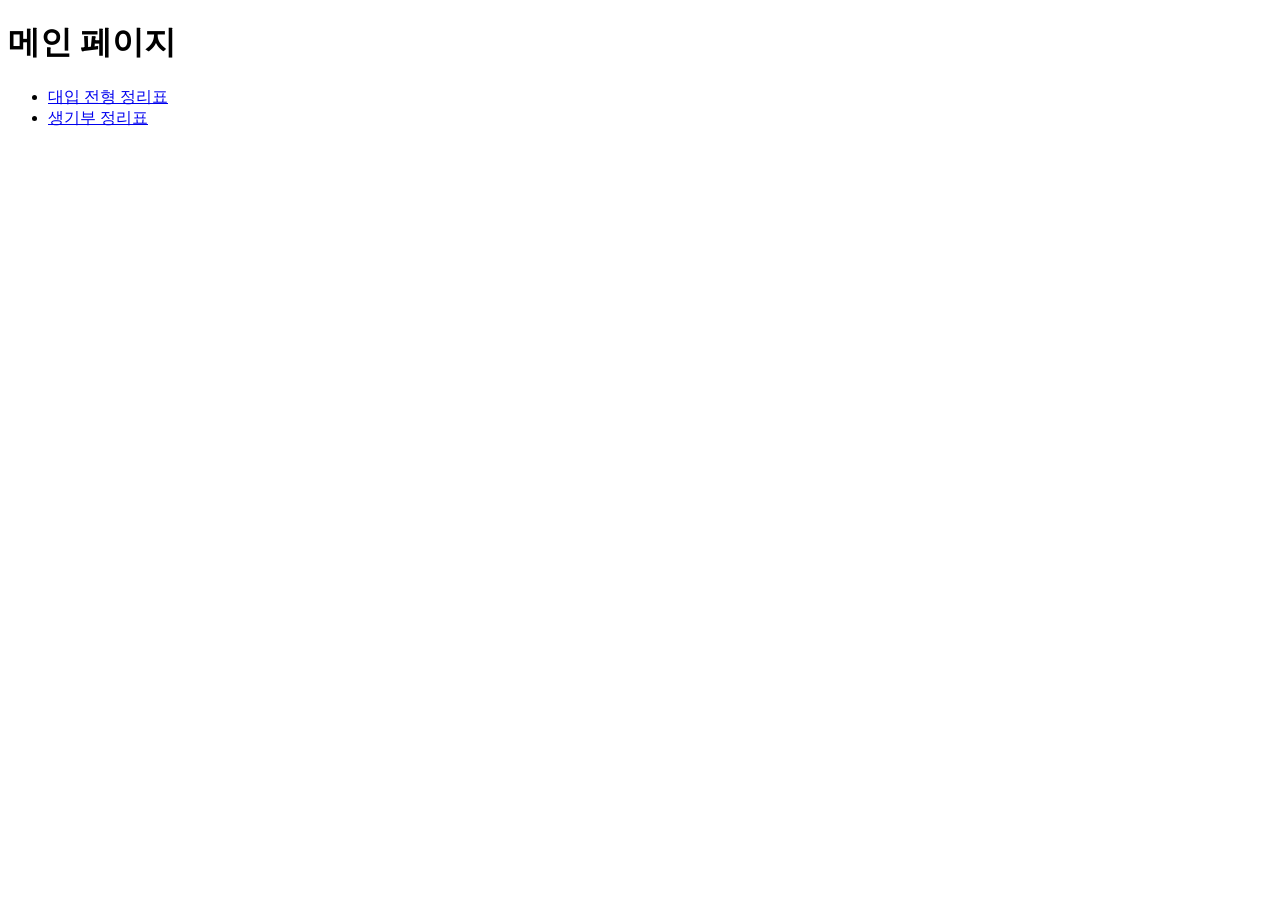
==== index.html @ 5d5519ee "v3" ====
<!DOCTYPE html>
<html lang="ko">
<head><meta charset="UTF-8"><title>내 사이트</title></head>
<body>
  <h1>메인 페이지</h1>
  <ul>
    <li><a href="대입_전형_정리표.html">대입 전형 정리표</a></li>
    <li><a href="생기부_정리표.html">생기부 정리표</a></li>
  </ul>
</body>
</html>
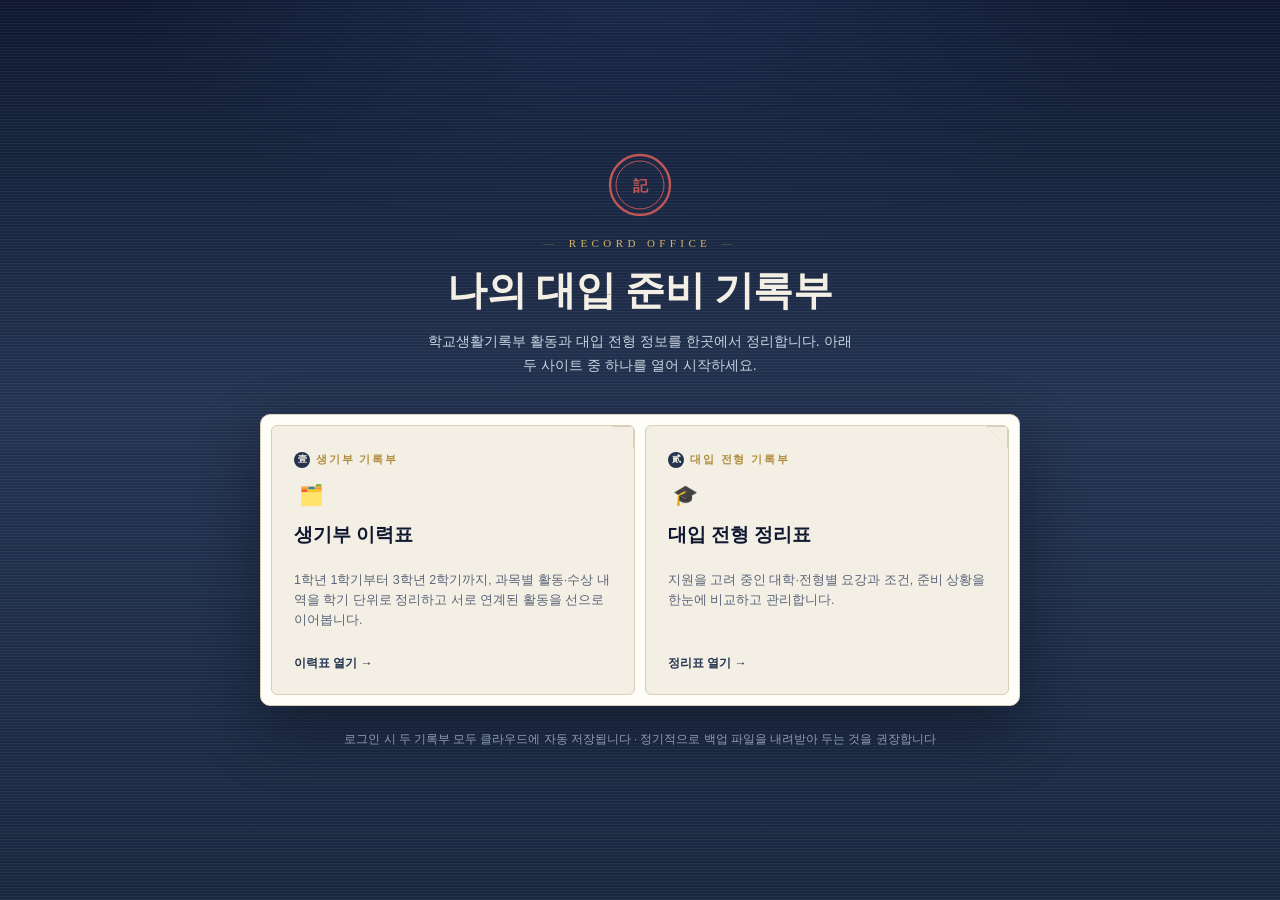
==== commit f76e8f64: "v4" ====
--- a/index.html
+++ b/index.html
@@ -1,11 +1,174 @@
 <!DOCTYPE html>
 <html lang="ko">
-<head><meta charset="UTF-8"><title>내 사이트</title></head>
+<head>
+<meta charset="UTF-8">
+<meta name="viewport" content="width=device-width, initial-scale=1.0">
+<title>나의 대입 준비 기록부</title>
+<style>
+  :root{
+    --paper:#f4efe4; --paper-line:#d9cfb8; --ink:#1e2a3a; --ink-soft:#5a6579;
+    --navy:#233350; --navy-deep:#0f1830; --seal:#9b2c2c; --seal-soft:#c05656;
+    --gold:#b08d3e; --gold-bright:#d4b568; --card:#fffdf7;
+  }
+  *{box-sizing:border-box;}
+  html,body{height:100%;}
+  body{
+    margin:0; min-height:100vh; color:var(--ink);
+    font-family:'Pretendard','Apple SD Gothic Neo','Malgun Gothic',sans-serif;
+    background:
+      radial-gradient(ellipse 900px 600px at 50% -10%, #1c2c4d 0%, transparent 60%),
+      linear-gradient(180deg, var(--navy-deep) 0%, var(--navy) 45%, #1a2740 100%);
+    display:flex; align-items:center; justify-content:center;
+    padding:48px 20px;
+    overflow-x:hidden;
+  }
+  /* 은은한 종이결 텍스처 오버레이 */
+  body::before{
+    content:''; position:fixed; inset:0; pointer-events:none; opacity:.05;
+    background-image:
+      repeating-linear-gradient(0deg, #fff 0 1px, transparent 1px 3px);
+  }
+
+  .wrap{ width:100%; max-width:760px; position:relative; z-index:1; }
+
+  /* ---------- 표지 헤더 ---------- */
+  .cover{
+    text-align:center; color:#f4efe4; margin-bottom:36px;
+    opacity:0; transform:translateY(14px);
+    animation: rise .7s cubic-bezier(.2,.7,.2,1) forwards;
+  }
+  .eyebrow{
+    font-family:'Noto Serif KR',serif; letter-spacing:.4em; font-size:11px;
+    color:var(--gold-bright); text-transform:uppercase; margin-bottom:14px;
+  }
+  .eyebrow::before, .eyebrow::after{ content:'—'; margin:0 10px; color:rgba(212,181,104,.4); }
+
+  h1{
+    font-family:'Noto Serif KR',serif; font-weight:700; margin:0 0 12px;
+    font-size:clamp(28px,5vw,40px); letter-spacing:-.01em;
+  }
+  .cover p{ margin:0; color:#c9d2e0; font-size:14px; line-height:1.7; max-width:440px; margin-inline:auto; }
+
+  /* ---------- 인장(스탬프) 시그니처 요소 ---------- */
+  .seal{
+    width:64px; height:64px; margin:0 auto 20px; position:relative;
+    opacity:0; transform:scale(1.6) rotate(-14deg);
+    animation: stamp .55s .5s cubic-bezier(.34,1.56,.64,1) forwards;
+  }
+  .seal svg{ width:100%; height:100%; }
+
+  /* ---------- 카드 묶음 ---------- */
+  .ledger{
+    background:var(--card); border:1px solid var(--paper-line); border-radius:10px;
+    box-shadow:0 24px 60px rgba(6,10,22,.45), 0 2px 0 rgba(255,255,255,.6) inset;
+    padding:10px; display:grid; gap:10px;
+    opacity:0; transform:translateY(18px);
+    animation: rise .7s .15s cubic-bezier(.2,.7,.2,1) forwards;
+  }
+  @media(min-width:600px){ .ledger{ grid-template-columns:1fr 1fr; } }
+
+  .tab{
+    position:relative; display:flex; flex-direction:column; gap:10px;
+    background:var(--paper); border:1px solid var(--paper-line); border-radius:6px;
+    padding:26px 22px 22px; text-decoration:none; color:var(--ink);
+    overflow:hidden; isolation:isolate;
+    transition:transform .25s cubic-bezier(.2,.7,.2,1), box-shadow .25s;
+  }
+  .tab::before{
+    content:''; position:absolute; inset:0; z-index:-1;
+    background:linear-gradient(160deg, rgba(176,141,62,.14), transparent 55%);
+    opacity:0; transition:opacity .25s;
+  }
+  .tab:hover{ transform:translateY(-4px); box-shadow:0 14px 30px rgba(30,42,58,.16); }
+  .tab:hover::before{ opacity:1; }
+  .tab:hover .go{ transform:translateX(4px); color:var(--seal); }
+  .tab:hover .ic{ transform:scale(1.08) rotate(-3deg); }
+
+  .tab .kicker{
+    font-size:10.5px; letter-spacing:.18em; color:var(--gold); font-weight:700;
+    text-transform:uppercase; display:flex; align-items:center; gap:6px;
+  }
+  .tab .kicker .n{
+    width:16px; height:16px; border-radius:50%; background:var(--navy); color:#f4efe4;
+    display:inline-flex; align-items:center; justify-content:center; font-size:9px; letter-spacing:0;
+  }
+  .ic{
+    width:34px; height:34px; display:flex; align-items:center; justify-content:center;
+    font-size:20px; transition:transform .25s cubic-bezier(.2,.7,.2,1);
+  }
+  .tab h2{
+    font-family:'Noto Serif KR',serif; font-size:19px; margin:0; color:var(--navy-deep);
+  }
+  .tab .desc{ font-size:12.5px; color:var(--ink-soft); line-height:1.6; flex:1; }
+  .go{
+    font-size:12px; font-weight:700; color:var(--navy); display:inline-flex; align-items:center; gap:4px;
+    transition:transform .2s, color .2s; margin-top:2px;
+  }
+
+  /* 봉투처럼 귀퉁이가 살짝 접힌 디테일 */
+  .tab .fold{
+    position:absolute; top:0; right:0; width:0; height:0;
+    border-style:solid; border-width:0 22px 22px 0;
+    border-color:transparent var(--paper-line) transparent transparent;
+  }
+  .tab .fold::after{
+    content:''; position:absolute; top:1px; right:-21px; width:0; height:0;
+    border-style:solid; border-width:0 20px 20px 0;
+    border-color:transparent var(--paper) transparent transparent;
+  }
+
+  footer{
+    text-align:center; margin-top:26px; font-size:11.5px; color:#8f9ab3;
+    opacity:0; animation: rise .7s .3s cubic-bezier(.2,.7,.2,1) forwards;
+  }
+  footer a{ color:#b9c3da; }
+
+  @keyframes rise{ to{ opacity:1; transform:translateY(0); } }
+  @keyframes stamp{ to{ opacity:1; transform:scale(1) rotate(0deg); } }
+
+  @media (prefers-reduced-motion: reduce){
+    .cover, .seal, .ledger, footer{ animation:none; opacity:1; transform:none; }
+  }
+</style>
+</head>
 <body>
-  <h1>메인 페이지</h1>
-  <ul>
-    <li><a href="대입_전형_정리표.html">대입 전형 정리표</a></li>
-    <li><a href="생기부_정리표.html">생기부 정리표</a></li>
-  </ul>
+
+<div class="wrap">
+  <div class="cover">
+    <div class="seal" aria-hidden="true">
+      <svg viewBox="0 0 64 64" xmlns="http://www.w3.org/2000/svg">
+        <circle cx="32" cy="32" r="30" fill="none" stroke="#c05656" stroke-width="2.4"/>
+        <circle cx="32" cy="32" r="24" fill="none" stroke="#c05656" stroke-width="1"/>
+        <text x="32" y="38" text-anchor="middle" font-family="'Noto Serif KR',serif" font-size="15" font-weight="700" fill="#c05656">記</text>
+      </svg>
+    </div>
+    <div class="eyebrow">RECORD OFFICE</div>
+    <h1>나의 대입 준비 기록부</h1>
+    <p>학교생활기록부 활동과 대입 전형 정보를 한곳에서 정리합니다. 아래 두 사이트 중 하나를 열어 시작하세요.</p>
+  </div>
+
+  <nav class="ledger">
+    <a class="tab" href="./생기부_정리표.html">
+      <span class="fold"></span>
+      <span class="kicker"><span class="n">壹</span>생기부 기록부</span>
+      <span class="ic">🗂️</span>
+      <h2>생기부 이력표</h2>
+      <p class="desc">1학년 1학기부터 3학년 2학기까지, 과목별 활동·수상 내역을 학기 단위로 정리하고 서로 연계된 활동을 선으로 이어봅니다.</p>
+      <span class="go">이력표 열기 →</span>
+    </a>
+
+    <a class="tab" href="./대입_전형_정리표.html">
+      <span class="fold"></span>
+      <span class="kicker"><span class="n">貳</span>대입 전형 기록부</span>
+      <span class="ic">🎓</span>
+      <h2>대입 전형 정리표</h2>
+      <p class="desc">지원을 고려 중인 대학·전형별 요강과 조건, 준비 상황을 한눈에 비교하고 관리합니다.</p>
+      <span class="go">정리표 열기 →</span>
+    </a>
+  </nav>
+
+  <footer>로그인 시 두 기록부 모두 클라우드에 자동 저장됩니다 · 정기적으로 백업 파일을 내려받아 두는 것을 권장합니다</footer>
+</div>
+
 </body>
 </html>
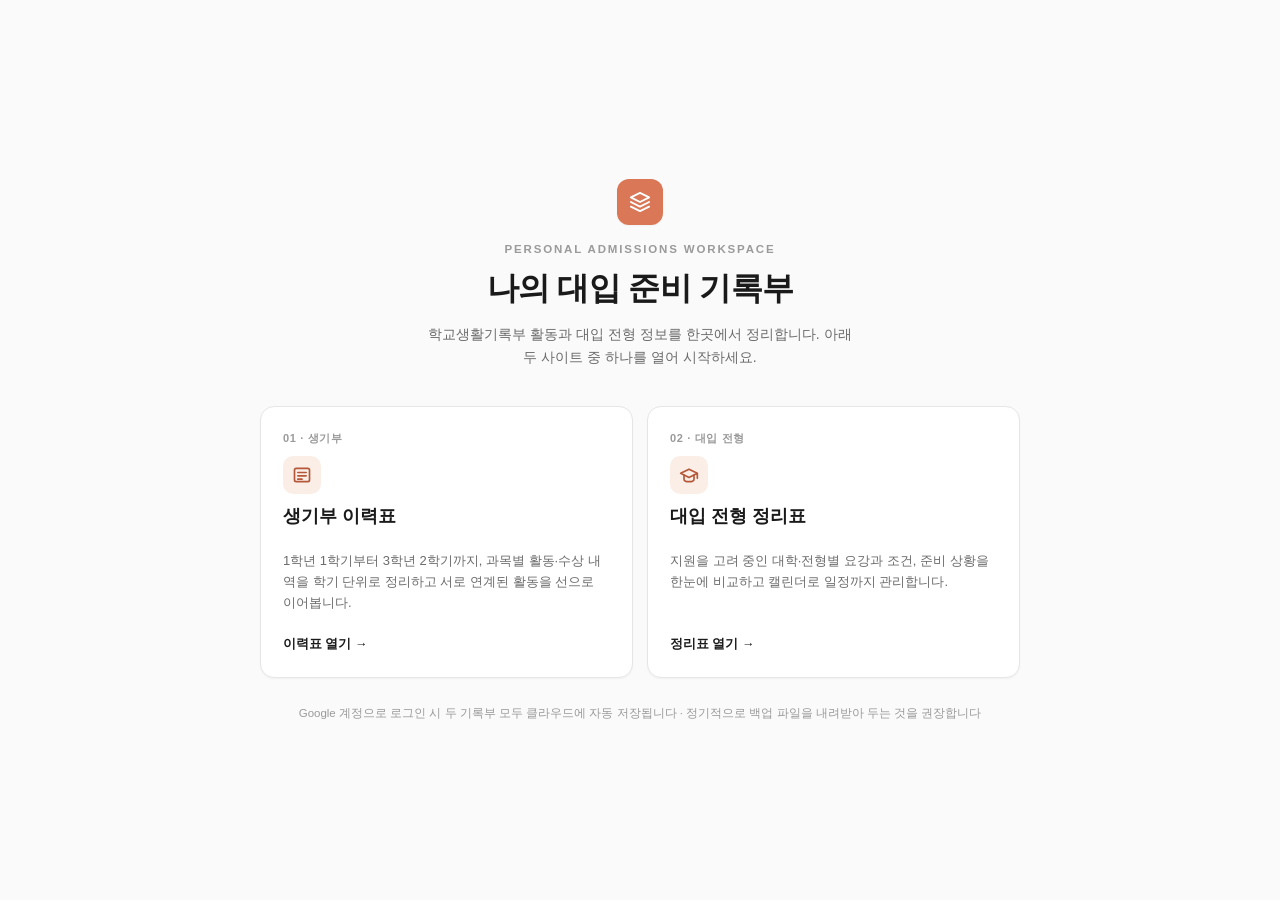
==== commit 2bb0443d: "ver.2.1" ====
--- a/index.html
+++ b/index.html
@@ -6,168 +6,97 @@
 <title>나의 대입 준비 기록부</title>
 <style>
   :root{
-    --paper:#f4efe4; --paper-line:#d9cfb8; --ink:#1e2a3a; --ink-soft:#5a6579;
-    --navy:#233350; --navy-deep:#0f1830; --seal:#9b2c2c; --seal-soft:#c05656;
-    --gold:#b08d3e; --gold-bright:#d4b568; --card:#fffdf7;
+    --bg:#ffffff; --bg-soft:#fafafa; --border:#e6e6e6;
+    --text:#1a1a1a; --text-soft:#6b6b6b; --text-faint:#9a9a9a;
+    --accent:#d97757; --accent-soft:#fbeee7; --accent-deep:#b5583a;
+    --shadow-sm:0 1px 2px rgba(0,0,0,0.04); --shadow-md:0 10px 30px rgba(0,0,0,0.08);
+    font-family:-apple-system, BlinkMacSystemFont, 'Segoe UI', 'Pretendard', 'Apple SD Gothic Neo', 'Malgun Gothic', sans-serif;
   }
   *{box-sizing:border-box;}
   html,body{height:100%;}
   body{
-    margin:0; min-height:100vh; color:var(--ink);
-    font-family:'Pretendard','Apple SD Gothic Neo','Malgun Gothic',sans-serif;
-    background:
-      radial-gradient(ellipse 900px 600px at 50% -10%, #1c2c4d 0%, transparent 60%),
-      linear-gradient(180deg, var(--navy-deep) 0%, var(--navy) 45%, #1a2740 100%);
-    display:flex; align-items:center; justify-content:center;
-    padding:48px 20px;
-    overflow-x:hidden;
+    margin:0; min-height:100vh; color:var(--text); background:var(--bg-soft);
+    display:flex; align-items:center; justify-content:center; padding:48px 20px;
+    -webkit-font-smoothing:antialiased;
   }
-  /* 은은한 종이결 텍스처 오버레이 */
-  body::before{
-    content:''; position:fixed; inset:0; pointer-events:none; opacity:.05;
-    background-image:
-      repeating-linear-gradient(0deg, #fff 0 1px, transparent 1px 3px);
+  .wrap{ width:100%; max-width:760px; }
+
+  .cover{ text-align:center; margin-bottom:36px; }
+  .mark{
+    width:46px; height:46px; border-radius:12px; background:var(--accent);
+    display:flex; align-items:center; justify-content:center; margin:0 auto 18px;
+    box-shadow:var(--shadow-sm);
   }
+  .eyebrow{ font-size:11.5px; letter-spacing:.16em; color:var(--text-faint); text-transform:uppercase; margin-bottom:12px; font-weight:600; }
+  h1{ font-weight:700; margin:0 0 12px; font-size:clamp(24px,4.4vw,32px); letter-spacing:-.02em; color:var(--text); }
+  .cover p{ margin:0; color:var(--text-soft); font-size:14px; line-height:1.7; max-width:440px; margin-inline:auto; }
 
-  .wrap{ width:100%; max-width:760px; position:relative; z-index:1; }
+  .cards{ display:grid; gap:14px; }
+  @media(min-width:600px){ .cards{ grid-template-columns:1fr 1fr; } }
 
-  /* ---------- 표지 헤더 ---------- */
-  .cover{
-    text-align:center; color:#f4efe4; margin-bottom:36px;
-    opacity:0; transform:translateY(14px);
-    animation: rise .7s cubic-bezier(.2,.7,.2,1) forwards;
+  .card{
+    position:relative; display:flex; flex-direction:column; gap:10px;
+    background:#fff; border:1px solid var(--border); border-radius:14px;
+    padding:24px 22px; text-decoration:none; color:var(--text);
+    box-shadow:var(--shadow-sm); transition:transform .18s cubic-bezier(.2,.7,.2,1), box-shadow .18s, border-color .18s;
   }
-  .eyebrow{
-    font-family:'Noto Serif KR',serif; letter-spacing:.4em; font-size:11px;
-    color:var(--gold-bright); text-transform:uppercase; margin-bottom:14px;
+  .card:hover{ transform:translateY(-4px); box-shadow:var(--shadow-md); border-color:#d8d8d8; }
+  .card:hover .go{ transform:translateX(4px); color:var(--accent-deep); }
+  .card:hover .ic{ background:var(--accent); }
+  .card:hover .ic svg{ stroke:#fff; }
+
+  .kicker{ font-size:11px; letter-spacing:.06em; color:var(--text-faint); font-weight:700; text-transform:uppercase; }
+  .ic{
+    width:38px; height:38px; border-radius:10px; background:var(--accent-soft);
+    display:flex; align-items:center; justify-content:center; transition:.18s;
   }
-  .eyebrow::before, .eyebrow::after{ content:'—'; margin:0 10px; color:rgba(212,181,104,.4); }
+  .ic svg{ width:20px; height:20px; stroke:var(--accent-deep); transition:.18s; }
+  .card h2{ font-size:18px; margin:0; font-weight:700; color:var(--text); }
+  .card .desc{ font-size:13px; color:var(--text-soft); line-height:1.6; flex:1; }
+  .go{ font-size:12.5px; font-weight:700; color:var(--text); display:inline-flex; align-items:center; gap:4px; transition:transform .18s, color .18s; }
 
-  h1{
-    font-family:'Noto Serif KR',serif; font-weight:700; margin:0 0 12px;
-    font-size:clamp(28px,5vw,40px); letter-spacing:-.01em;
-  }
-  .cover p{ margin:0; color:#c9d2e0; font-size:14px; line-height:1.7; max-width:440px; margin-inline:auto; }
-
-  /* ---------- 인장(스탬프) 시그니처 요소 ---------- */
-  .seal{
-    width:64px; height:64px; margin:0 auto 20px; position:relative;
-    opacity:0; transform:scale(1.6) rotate(-14deg);
-    animation: stamp .55s .5s cubic-bezier(.34,1.56,.64,1) forwards;
-  }
-  .seal svg{ width:100%; height:100%; }
-
-  /* ---------- 카드 묶음 ---------- */
-  .ledger{
-    background:var(--card); border:1px solid var(--paper-line); border-radius:10px;
-    box-shadow:0 24px 60px rgba(6,10,22,.45), 0 2px 0 rgba(255,255,255,.6) inset;
-    padding:10px; display:grid; gap:10px;
-    opacity:0; transform:translateY(18px);
-    animation: rise .7s .15s cubic-bezier(.2,.7,.2,1) forwards;
-  }
-  @media(min-width:600px){ .ledger{ grid-template-columns:1fr 1fr; } }
-
-  .tab{
-    position:relative; display:flex; flex-direction:column; gap:10px;
-    background:var(--paper); border:1px solid var(--paper-line); border-radius:6px;
-    padding:26px 22px 22px; text-decoration:none; color:var(--ink);
-    overflow:hidden; isolation:isolate;
-    transition:transform .25s cubic-bezier(.2,.7,.2,1), box-shadow .25s;
-  }
-  .tab::before{
-    content:''; position:absolute; inset:0; z-index:-1;
-    background:linear-gradient(160deg, rgba(176,141,62,.14), transparent 55%);
-    opacity:0; transition:opacity .25s;
-  }
-  .tab:hover{ transform:translateY(-4px); box-shadow:0 14px 30px rgba(30,42,58,.16); }
-  .tab:hover::before{ opacity:1; }
-  .tab:hover .go{ transform:translateX(4px); color:var(--seal); }
-  .tab:hover .ic{ transform:scale(1.08) rotate(-3deg); }
-
-  .tab .kicker{
-    font-size:10.5px; letter-spacing:.18em; color:var(--gold); font-weight:700;
-    text-transform:uppercase; display:flex; align-items:center; gap:6px;
-  }
-  .tab .kicker .n{
-    width:16px; height:16px; border-radius:50%; background:var(--navy); color:#f4efe4;
-    display:inline-flex; align-items:center; justify-content:center; font-size:9px; letter-spacing:0;
-  }
-  .ic{
-    width:34px; height:34px; display:flex; align-items:center; justify-content:center;
-    font-size:20px; transition:transform .25s cubic-bezier(.2,.7,.2,1);
-  }
-  .tab h2{
-    font-family:'Noto Serif KR',serif; font-size:19px; margin:0; color:var(--navy-deep);
-  }
-  .tab .desc{ font-size:12.5px; color:var(--ink-soft); line-height:1.6; flex:1; }
-  .go{
-    font-size:12px; font-weight:700; color:var(--navy); display:inline-flex; align-items:center; gap:4px;
-    transition:transform .2s, color .2s; margin-top:2px;
-  }
-
-  /* 봉투처럼 귀퉁이가 살짝 접힌 디테일 */
-  .tab .fold{
-    position:absolute; top:0; right:0; width:0; height:0;
-    border-style:solid; border-width:0 22px 22px 0;
-    border-color:transparent var(--paper-line) transparent transparent;
-  }
-  .tab .fold::after{
-    content:''; position:absolute; top:1px; right:-21px; width:0; height:0;
-    border-style:solid; border-width:0 20px 20px 0;
-    border-color:transparent var(--paper) transparent transparent;
-  }
-
-  footer{
-    text-align:center; margin-top:26px; font-size:11.5px; color:#8f9ab3;
-    opacity:0; animation: rise .7s .3s cubic-bezier(.2,.7,.2,1) forwards;
-  }
-  footer a{ color:#b9c3da; }
-
-  @keyframes rise{ to{ opacity:1; transform:translateY(0); } }
-  @keyframes stamp{ to{ opacity:1; transform:scale(1) rotate(0deg); } }
-
-  @media (prefers-reduced-motion: reduce){
-    .cover, .seal, .ledger, footer{ animation:none; opacity:1; transform:none; }
-  }
+  footer{ text-align:center; margin-top:28px; font-size:11.5px; color:var(--text-faint); }
 </style>
 </head>
 <body>
 
 <div class="wrap">
   <div class="cover">
-    <div class="seal" aria-hidden="true">
-      <svg viewBox="0 0 64 64" xmlns="http://www.w3.org/2000/svg">
-        <circle cx="32" cy="32" r="30" fill="none" stroke="#c05656" stroke-width="2.4"/>
-        <circle cx="32" cy="32" r="24" fill="none" stroke="#c05656" stroke-width="1"/>
-        <text x="32" y="38" text-anchor="middle" font-family="'Noto Serif KR',serif" font-size="15" font-weight="700" fill="#c05656">記</text>
+    <div class="mark">
+      <svg viewBox="0 0 24 24" width="22" height="22" fill="none" stroke="#fff" stroke-width="2" stroke-linecap="round" stroke-linejoin="round">
+        <path d="M12 2 2 7l10 5 10-5-10-5z"></path>
+        <path d="M2 17l10 5 10-5"></path>
+        <path d="M2 12l10 5 10-5"></path>
       </svg>
     </div>
-    <div class="eyebrow">RECORD OFFICE</div>
+    <div class="eyebrow">Personal Admissions Workspace</div>
     <h1>나의 대입 준비 기록부</h1>
     <p>학교생활기록부 활동과 대입 전형 정보를 한곳에서 정리합니다. 아래 두 사이트 중 하나를 열어 시작하세요.</p>
   </div>
 
-  <nav class="ledger">
-    <a class="tab" href="./생기부_정리표.html">
-      <span class="fold"></span>
-      <span class="kicker"><span class="n">壹</span>생기부 기록부</span>
-      <span class="ic">🗂️</span>
+  <div class="cards">
+    <a class="card" href="./생기부_정리표.html">
+      <span class="kicker">01 · 생기부</span>
+      <span class="ic">
+        <svg viewBox="0 0 24 24" fill="none" stroke-width="2" stroke-linecap="round" stroke-linejoin="round"><rect x="3" y="4" width="18" height="16" rx="2"></rect><line x1="7" y1="9" x2="17" y2="9"></line><line x1="7" y1="13" x2="17" y2="13"></line><line x1="7" y1="17" x2="12" y2="17"></line></svg>
+      </span>
       <h2>생기부 이력표</h2>
       <p class="desc">1학년 1학기부터 3학년 2학기까지, 과목별 활동·수상 내역을 학기 단위로 정리하고 서로 연계된 활동을 선으로 이어봅니다.</p>
       <span class="go">이력표 열기 →</span>
     </a>
 
-    <a class="tab" href="./대입_전형_정리표.html">
-      <span class="fold"></span>
-      <span class="kicker"><span class="n">貳</span>대입 전형 기록부</span>
-      <span class="ic">🎓</span>
+    <a class="card" href="./대입_전형_정리표.html">
+      <span class="kicker">02 · 대입 전형</span>
+      <span class="ic">
+        <svg viewBox="0 0 24 24" fill="none" stroke-width="2" stroke-linecap="round" stroke-linejoin="round"><path d="M22 10v6M2 10l10-5 10 5-10 5-10-5z"></path><path d="M6 12v5c0 1.5 2.5 3 6 3s6-1.5 6-3v-5"></path></svg>
+      </span>
       <h2>대입 전형 정리표</h2>
-      <p class="desc">지원을 고려 중인 대학·전형별 요강과 조건, 준비 상황을 한눈에 비교하고 관리합니다.</p>
+      <p class="desc">지원을 고려 중인 대학·전형별 요강과 조건, 준비 상황을 한눈에 비교하고 캘린더로 일정까지 관리합니다.</p>
       <span class="go">정리표 열기 →</span>
     </a>
-  </nav>
+  </div>
 
-  <footer>로그인 시 두 기록부 모두 클라우드에 자동 저장됩니다 · 정기적으로 백업 파일을 내려받아 두는 것을 권장합니다</footer>
+  <footer>Google 계정으로 로그인 시 두 기록부 모두 클라우드에 자동 저장됩니다 · 정기적으로 백업 파일을 내려받아 두는 것을 권장합니다</footer>
 </div>
 
 </body>
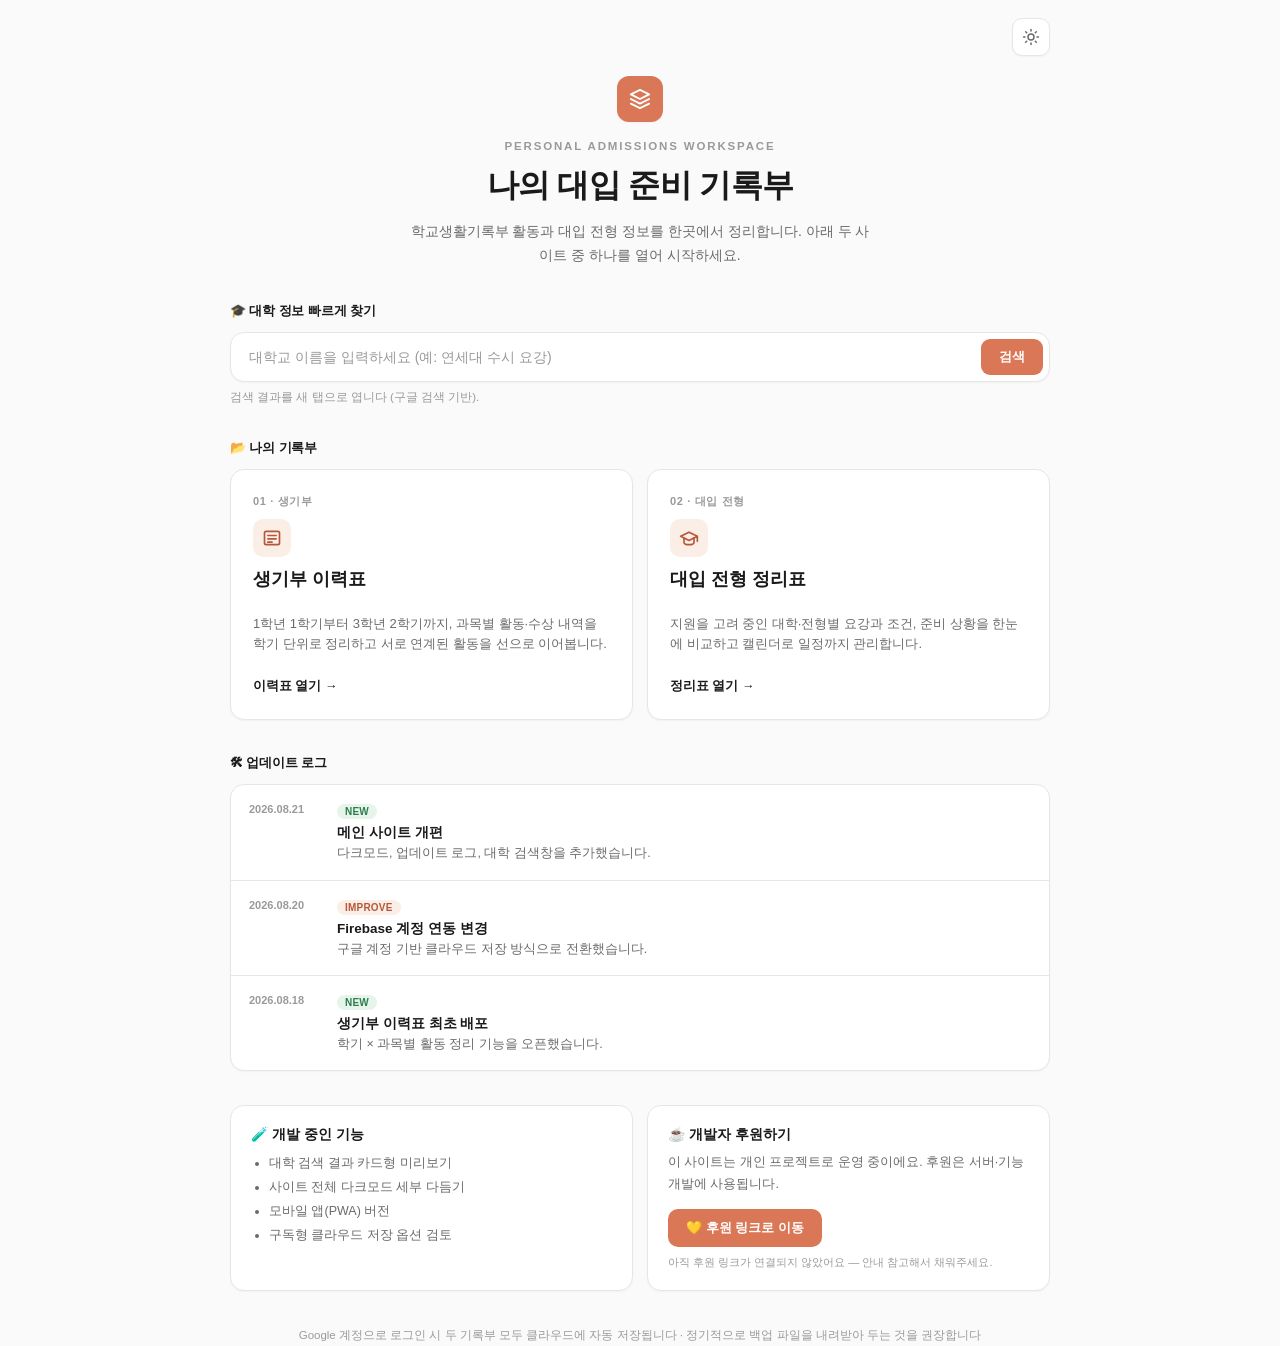
==== commit c12366c3: "ver.2.2(adding dark mode, update log, interact main page)" ====
--- a/index.html
+++ b/index.html
@@ -10,18 +10,39 @@
     --text:#1a1a1a; --text-soft:#6b6b6b; --text-faint:#9a9a9a;
     --accent:#d97757; --accent-soft:#fbeee7; --accent-deep:#b5583a;
     --shadow-sm:0 1px 2px rgba(0,0,0,0.04); --shadow-md:0 10px 30px rgba(0,0,0,0.08);
+    --card-bg:#ffffff;
     font-family:-apple-system, BlinkMacSystemFont, 'Segoe UI', 'Pretendard', 'Apple SD Gothic Neo', 'Malgun Gothic', sans-serif;
+  }
+  /* ===== 다크모드 팔레트 =====
+     html[data-theme="dark"] 가 붙으면 아래 변수들로 전부 교체됩니다.
+     새 색을 추가하고 싶으면 여기 한 곳만 바꾸면 사이트 전체에 반영돼요. */
+  html[data-theme="dark"]{
+    --bg:#17181a; --bg-soft:#1f2023; --border:#302f32;
+    --text:#f0efec; --text-soft:#b4b1ac; --text-faint:#7d7a75;
+    --accent:#e2896a; --accent-soft:#332420; --accent-deep:#f0a184;
+    --shadow-sm:0 1px 2px rgba(0,0,0,0.3); --shadow-md:0 10px 30px rgba(0,0,0,0.45);
+    --card-bg:#1f2023;
   }
   *{box-sizing:border-box;}
   html,body{height:100%;}
+  html{ transition:background .2s; }
   body{
     margin:0; min-height:100vh; color:var(--text); background:var(--bg-soft);
-    display:flex; align-items:center; justify-content:center; padding:48px 20px;
-    -webkit-font-smoothing:antialiased;
-  }
-  .wrap{ width:100%; max-width:760px; }
-
-  .cover{ text-align:center; margin-bottom:36px; }
+    display:flex; flex-direction:column; align-items:center; padding:0 20px 60px;
+    -webkit-font-smoothing:antialiased; transition:background .2s, color .2s;
+  }
+  .wrap{ width:100%; max-width:820px; }
+
+  .utilbar{ display:flex; justify-content:flex-end; gap:8px; padding:18px 0 0; }
+  .icon-btn{
+    width:38px; height:38px; border-radius:10px; border:1px solid var(--border); background:var(--card-bg);
+    display:flex; align-items:center; justify-content:center; cursor:pointer; color:var(--text-soft);
+    transition:.15s; box-shadow:var(--shadow-sm);
+  }
+  .icon-btn:hover{ color:var(--text); border-color:#c9c9c9; transform:translateY(-1px); }
+  .icon-btn svg{ width:18px; height:18px; }
+
+  .cover{ text-align:center; margin:20px 0 34px; opacity:0; transform:translateY(8px); animation:fadeUp .5s ease forwards; }
   .mark{
     width:46px; height:46px; border-radius:12px; background:var(--accent);
     display:flex; align-items:center; justify-content:center; margin:0 auto 18px;
@@ -29,14 +50,38 @@
   }
   .eyebrow{ font-size:11.5px; letter-spacing:.16em; color:var(--text-faint); text-transform:uppercase; margin-bottom:12px; font-weight:600; }
   h1{ font-weight:700; margin:0 0 12px; font-size:clamp(24px,4.4vw,32px); letter-spacing:-.02em; color:var(--text); }
-  .cover p{ margin:0; color:var(--text-soft); font-size:14px; line-height:1.7; max-width:440px; margin-inline:auto; }
+  .cover p{ margin:0; color:var(--text-soft); font-size:14px; line-height:1.7; max-width:460px; margin-inline:auto; }
+
+  @keyframes fadeUp{ to{ opacity:1; transform:translateY(0); } }
+
+  .section{ margin-bottom:34px; opacity:0; transform:translateY(10px); animation:fadeUp .5s ease forwards; }
+  .section-head{ display:flex; align-items:baseline; justify-content:space-between; margin-bottom:12px; }
+  .section-head h3{ font-size:13px; margin:0; font-weight:700; color:var(--text); letter-spacing:-.01em; }
+  .section-head .more{ font-size:12px; color:var(--text-faint); }
+
+  .search-box{
+    display:flex; gap:8px; background:var(--card-bg); border:1px solid var(--border); border-radius:14px;
+    padding:6px; box-shadow:var(--shadow-sm); transition:border-color .15s, box-shadow .15s;
+  }
+  .search-box:focus-within{ border-color:var(--accent); box-shadow:0 0 0 3px var(--accent-soft); }
+  .search-box input{
+    flex:1; border:none; outline:none; background:transparent; color:var(--text); font-size:14px;
+    padding:10px 12px; font-family:inherit;
+  }
+  .search-box input::placeholder{ color:var(--text-faint); }
+  .search-box button{
+    border:none; background:var(--accent); color:#fff; font-weight:600; font-size:13px;
+    border-radius:9px; padding:0 18px; cursor:pointer; transition:.15s; font-family:inherit;
+  }
+  .search-box button:hover{ background:var(--accent-deep); }
+  .search-hint{ font-size:11.5px; color:var(--text-faint); margin-top:8px; }
 
   .cards{ display:grid; gap:14px; }
   @media(min-width:600px){ .cards{ grid-template-columns:1fr 1fr; } }
 
   .card{
     position:relative; display:flex; flex-direction:column; gap:10px;
-    background:#fff; border:1px solid var(--border); border-radius:14px;
+    background:var(--card-bg); border:1px solid var(--border); border-radius:14px;
     padding:24px 22px; text-decoration:none; color:var(--text);
     box-shadow:var(--shadow-sm); transition:transform .18s cubic-bezier(.2,.7,.2,1), box-shadow .18s, border-color .18s;
   }
@@ -55,12 +100,51 @@
   .card .desc{ font-size:13px; color:var(--text-soft); line-height:1.6; flex:1; }
   .go{ font-size:12.5px; font-weight:700; color:var(--text); display:inline-flex; align-items:center; gap:4px; transition:transform .18s, color .18s; }
 
-  footer{ text-align:center; margin-top:28px; font-size:11.5px; color:var(--text-faint); }
+  .log-list{ display:flex; flex-direction:column; gap:0; background:var(--card-bg); border:1px solid var(--border); border-radius:14px; box-shadow:var(--shadow-sm); overflow:hidden; }
+  .log-item{ display:flex; gap:14px; padding:16px 18px; border-bottom:1px solid var(--border); }
+  .log-item:last-child{ border-bottom:none; }
+  .log-date{ font-size:11px; color:var(--text-faint); white-space:nowrap; min-width:74px; padding-top:2px; font-weight:600; }
+  .log-body{ flex:1; }
+  .log-tag{
+    display:inline-block; font-size:10px; font-weight:700; padding:2px 8px; border-radius:10px;
+    margin-bottom:5px; letter-spacing:.02em;
+  }
+  .log-tag.new{ background:#e6f4ea; color:#2e7d4f; }
+  .log-tag.fix{ background:#fdeceb; color:#b5583a; }
+  .log-tag.improve{ background:var(--accent-soft); color:var(--accent-deep); }
+  html[data-theme="dark"] .log-tag.new{ background:#1c3226; color:#7fd9a0; }
+  html[data-theme="dark"] .log-tag.fix{ background:#3a2422; color:#f2a094; }
+  .log-title{ font-size:13.5px; font-weight:600; color:var(--text); margin-bottom:2px; }
+  .log-desc{ font-size:12.5px; color:var(--text-soft); line-height:1.55; }
+
+  .split{ display:grid; gap:14px; }
+  @media(min-width:600px){ .split{ grid-template-columns:1fr 1fr; } }
+  .panel{ background:var(--card-bg); border:1px solid var(--border); border-radius:14px; padding:20px; box-shadow:var(--shadow-sm); }
+  .panel h4{ margin:0 0 8px; font-size:14px; font-weight:700; display:flex; align-items:center; gap:7px; }
+  .panel ul{ margin:0; padding-left:18px; font-size:12.5px; color:var(--text-soft); line-height:1.9; }
+  .panel p{ font-size:12.5px; color:var(--text-soft); line-height:1.7; margin:0 0 14px; }
+  .donate-btn{
+    display:inline-flex; align-items:center; gap:8px; background:var(--accent); color:#fff; text-decoration:none;
+    font-size:13px; font-weight:700; padding:10px 18px; border-radius:10px; transition:.15s;
+  }
+  .donate-btn:hover{ background:var(--accent-deep); }
+  .donate-note{ font-size:11px; color:var(--text-faint); margin-top:8px; }
+
+  footer{ text-align:center; margin-top:10px; font-size:11.5px; color:var(--text-faint); line-height:1.8; }
+
+  .d1{animation-delay:.05s;} .d2{animation-delay:.12s;} .d3{animation-delay:.19s;} .d4{animation-delay:.26s;} .d5{animation-delay:.33s;}
 </style>
 </head>
 <body>
 
 <div class="wrap">
+
+  <div class="utilbar">
+    <button class="icon-btn" id="themeToggle" title="다크모드 전환" aria-label="다크모드 전환">
+      <svg id="themeIcon" viewBox="0 0 24 24" fill="none" stroke="currentColor" stroke-width="2" stroke-linecap="round" stroke-linejoin="round"><circle cx="12" cy="12" r="4"></circle><path d="M12 2v2M12 20v2M4.9 4.9l1.4 1.4M17.7 17.7l1.4 1.4M2 12h2M20 12h2M4.9 19.1l1.4-1.4M17.7 6.3l1.4-1.4"></path></svg>
+    </button>
+  </div>
+
   <div class="cover">
     <div class="mark">
       <svg viewBox="0 0 24 24" width="22" height="22" fill="none" stroke="#fff" stroke-width="2" stroke-linecap="round" stroke-linejoin="round">
@@ -74,30 +158,119 @@
     <p>학교생활기록부 활동과 대입 전형 정보를 한곳에서 정리합니다. 아래 두 사이트 중 하나를 열어 시작하세요.</p>
   </div>
 
-  <div class="cards">
-    <a class="card" href="./생기부_정리표.html">
-      <span class="kicker">01 · 생기부</span>
-      <span class="ic">
-        <svg viewBox="0 0 24 24" fill="none" stroke-width="2" stroke-linecap="round" stroke-linejoin="round"><rect x="3" y="4" width="18" height="16" rx="2"></rect><line x1="7" y1="9" x2="17" y2="9"></line><line x1="7" y1="13" x2="17" y2="13"></line><line x1="7" y1="17" x2="12" y2="17"></line></svg>
-      </span>
-      <h2>생기부 이력표</h2>
-      <p class="desc">1학년 1학기부터 3학년 2학기까지, 과목별 활동·수상 내역을 학기 단위로 정리하고 서로 연계된 활동을 선으로 이어봅니다.</p>
-      <span class="go">이력표 열기 →</span>
-    </a>
-
-    <a class="card" href="./대입_전형_정리표.html">
-      <span class="kicker">02 · 대입 전형</span>
-      <span class="ic">
-        <svg viewBox="0 0 24 24" fill="none" stroke-width="2" stroke-linecap="round" stroke-linejoin="round"><path d="M22 10v6M2 10l10-5 10 5-10 5-10-5z"></path><path d="M6 12v5c0 1.5 2.5 3 6 3s6-1.5 6-3v-5"></path></svg>
-      </span>
-      <h2>대입 전형 정리표</h2>
-      <p class="desc">지원을 고려 중인 대학·전형별 요강과 조건, 준비 상황을 한눈에 비교하고 캘린더로 일정까지 관리합니다.</p>
-      <span class="go">정리표 열기 →</span>
-    </a>
+  <div class="section d1">
+    <div class="section-head"><h3>🎓 대학 정보 빠르게 찾기</h3></div>
+    <form class="search-box" id="uniSearchForm">
+      <input type="text" id="uniSearchInput" placeholder="대학교 이름을 입력하세요 (예: 연세대 수시 요강)" autocomplete="off">
+      <button type="submit">검색</button>
+    </form>
+    <div class="search-hint">검색 결과를 새 탭으로 엽니다 (구글 검색 기반).</div>
+  </div>
+
+  <div class="section d2">
+    <div class="section-head"><h3>📂 나의 기록부</h3></div>
+    <div class="cards">
+      <a class="card" href="./생기부_정리표.html">
+        <span class="kicker">01 · 생기부</span>
+        <span class="ic">
+          <svg viewBox="0 0 24 24" fill="none" stroke-width="2" stroke-linecap="round" stroke-linejoin="round"><rect x="3" y="4" width="18" height="16" rx="2"></rect><line x1="7" y1="9" x2="17" y2="9"></line><line x1="7" y1="13" x2="17" y2="13"></line><line x1="7" y1="17" x2="12" y2="17"></line></svg>
+        </span>
+        <h2>생기부 이력표</h2>
+        <p class="desc">1학년 1학기부터 3학년 2학기까지, 과목별 활동·수상 내역을 학기 단위로 정리하고 서로 연계된 활동을 선으로 이어봅니다.</p>
+        <span class="go">이력표 열기 →</span>
+      </a>
+
+      <a class="card" href="./대입_전형_정리표.html">
+        <span class="kicker">02 · 대입 전형</span>
+        <span class="ic">
+          <svg viewBox="0 0 24 24" fill="none" stroke-width="2" stroke-linecap="round" stroke-linejoin="round"><path d="M22 10v6M2 10l10-5 10 5-10 5-10-5z"></path><path d="M6 12v5c0 1.5 2.5 3 6 3s6-1.5 6-3v-5"></path></svg>
+        </span>
+        <h2>대입 전형 정리표</h2>
+        <p class="desc">지원을 고려 중인 대학·전형별 요강과 조건, 준비 상황을 한눈에 비교하고 캘린더로 일정까지 관리합니다.</p>
+        <span class="go">정리표 열기 →</span>
+      </a>
+    </div>
+  </div>
+
+  <div class="section d3">
+    <div class="section-head"><h3>🛠 업데이트 로그</h3></div>
+    <div class="log-list" id="logList"></div>
+  </div>
+
+  <div class="section d4">
+    <div class="split">
+      <div class="panel">
+        <h4>🧪 개발 중인 기능</h4>
+        <ul>
+          <li>대학 검색 결과 카드형 미리보기</li>
+          <li>사이트 전체 다크모드 세부 다듬기</li>
+          <li>모바일 앱(PWA) 버전</li>
+          <li>구독형 클라우드 저장 옵션 검토</li>
+        </ul>
+      </div>
+      <div class="panel">
+        <h4>☕ 개발자 후원하기</h4>
+        <p>이 사이트는 개인 프로젝트로 운영 중이에요. 후원은 서버·기능 개발에 사용됩니다.</p>
+        <a class="donate-btn" href="#" id="donateLink" target="_blank" rel="noopener">💛 후원 링크로 이동</a>
+        <div class="donate-note">아직 후원 링크가 연결되지 않았어요 — 안내 참고해서 채워주세요.</div>
+      </div>
+    </div>
   </div>
 
   <footer>Google 계정으로 로그인 시 두 기록부 모두 클라우드에 자동 저장됩니다 · 정기적으로 백업 파일을 내려받아 두는 것을 권장합니다</footer>
 </div>
 
+<script>
+(function initTheme(){
+  const saved = localStorage.getItem('site_theme');
+  const prefersDark = window.matchMedia && window.matchMedia('(prefers-color-scheme: dark)').matches;
+  const theme = saved || (prefersDark ? 'dark' : 'light');
+  document.documentElement.setAttribute('data-theme', theme);
+})();
+
+document.getElementById('themeToggle').addEventListener('click', function(){
+  const html = document.documentElement;
+  const next = html.getAttribute('data-theme') === 'dark' ? 'light' : 'dark';
+  html.setAttribute('data-theme', next);
+  localStorage.setItem('site_theme', next);
+});
+
+const CHANGELOG = [
+  { date:'2026.08.21', tag:'new', title:'메인 사이트 개편', desc:'다크모드, 업데이트 로그, 대학 검색창을 추가했습니다.' },
+  { date:'2026.08.20', tag:'improve', title:'Firebase 계정 연동 변경', desc:'구글 계정 기반 클라우드 저장 방식으로 전환했습니다.' },
+  { date:'2026.08.18', tag:'new', title:'생기부 이력표 최초 배포', desc:'학기 × 과목별 활동 정리 기능을 오픈했습니다.' },
+];
+
+const logList = document.getElementById('logList');
+const tagLabel = { new:'NEW', improve:'IMPROVE', fix:'FIX' };
+CHANGELOG.forEach(item=>{
+  const el = document.createElement('div');
+  el.className = 'log-item';
+  el.innerHTML = `
+    <div class="log-date">${item.date}</div>
+    <div class="log-body">
+      <span class="log-tag ${item.tag}">${tagLabel[item.tag] || item.tag}</span>
+      <div class="log-title">${item.title}</div>
+      <div class="log-desc">${item.desc}</div>
+    </div>`;
+  logList.appendChild(el);
+});
+
+document.getElementById('uniSearchForm').addEventListener('submit', function(e){
+  e.preventDefault();
+  const q = document.getElementById('uniSearchInput').value.trim();
+  if(!q) return;
+  const url = 'https://www.google.com/search?q=' + encodeURIComponent(q + ' 입학처 수시 요강');
+  window.open(url, '_blank', 'noopener');
+});
+
+document.getElementById('donateLink').addEventListener('click', function(e){
+  if(this.getAttribute('href') === '#'){
+    e.preventDefault();
+    alert('후원 링크가 아직 연결되지 않았어요.\n토스아이디, 카카오페이 송금 링크, Buy Me a Coffee 중 하나를 만든 뒤\nindex.html의 donateLink href 값을 바꿔주세요.');
+  }
+});
+</script>
+
 </body>
 </html>
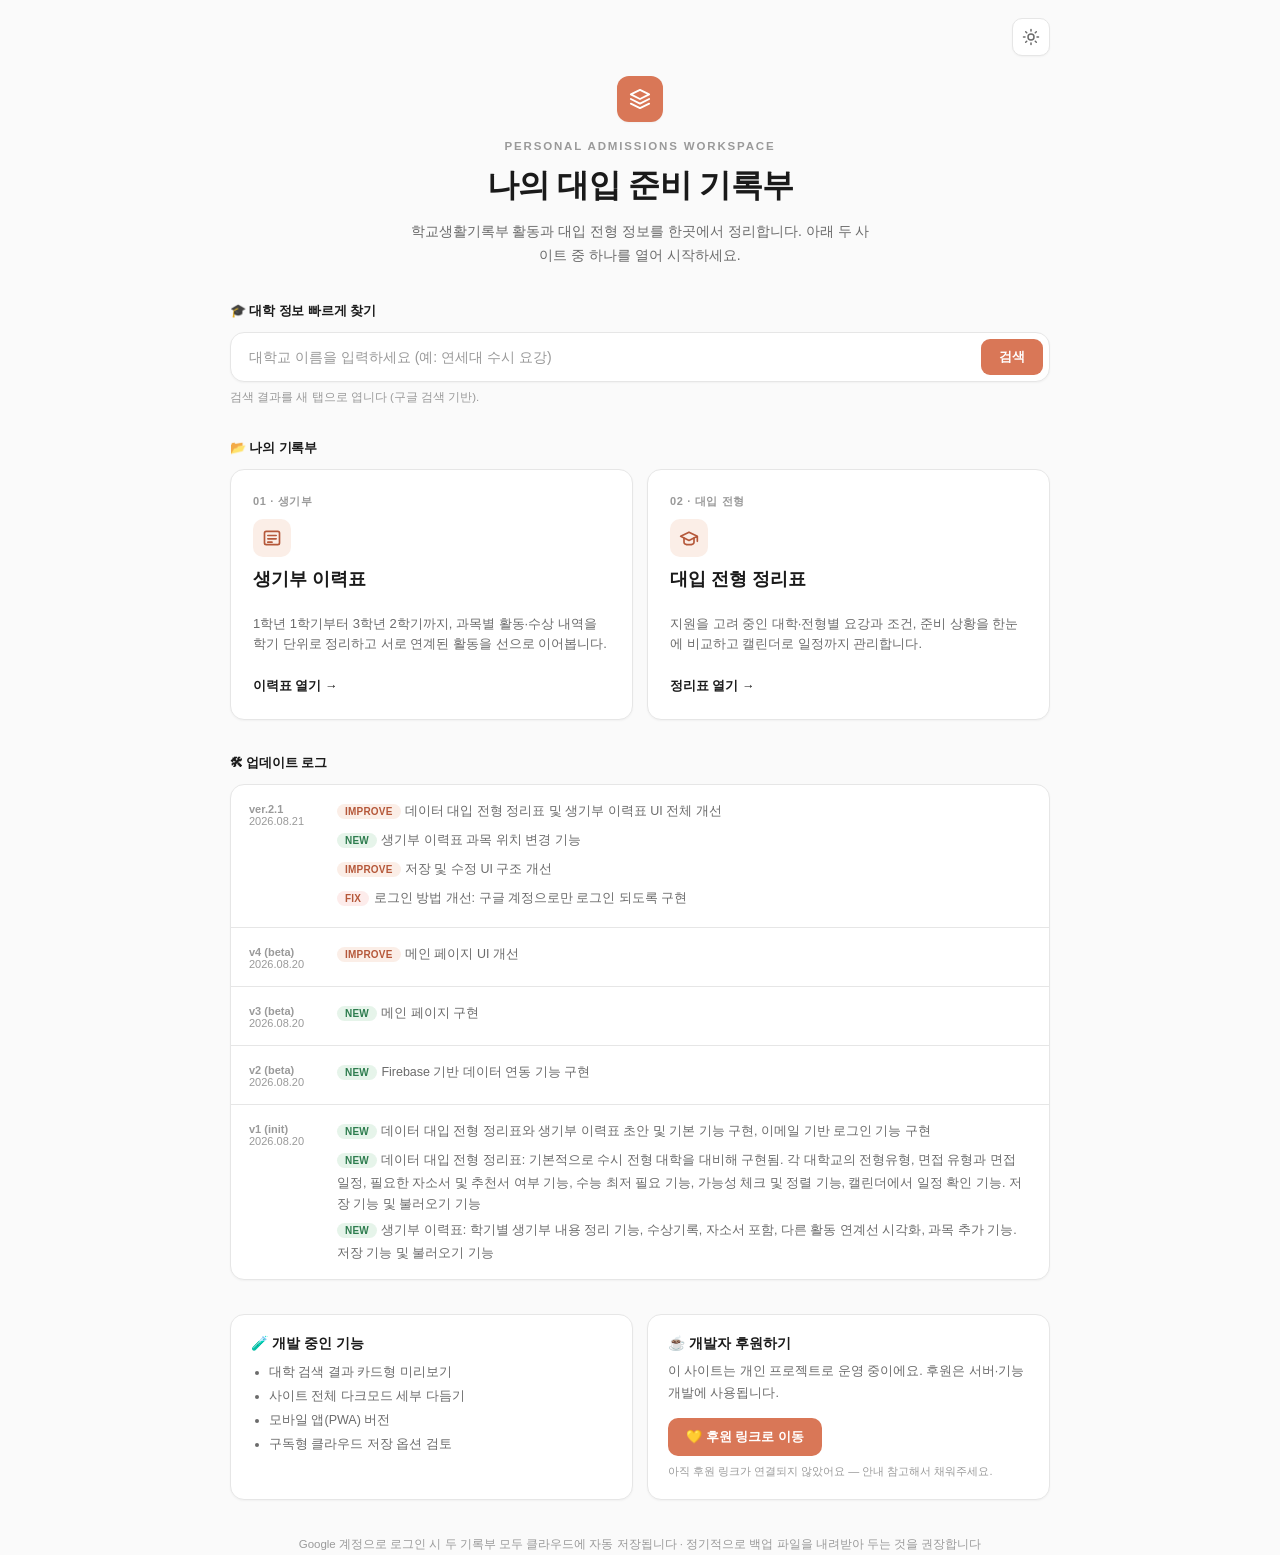
==== commit f603aa79: "ver.2.3.(log list fix)" ====
--- a/index.html
+++ b/index.html
@@ -236,22 +236,64 @@
 });
 
 const CHANGELOG = [
-  { date:'2026.08.21', tag:'new', title:'메인 사이트 개편', desc:'다크모드, 업데이트 로그, 대학 검색창을 추가했습니다.' },
-  { date:'2026.08.20', tag:'improve', title:'Firebase 계정 연동 변경', desc:'구글 계정 기반 클라우드 저장 방식으로 전환했습니다.' },
-  { date:'2026.08.18', tag:'new', title:'생기부 이력표 최초 배포', desc:'학기 × 과목별 활동 정리 기능을 오픈했습니다.' },
+  {
+    version: 'ver.2.1',
+    date: '2026.08.21',
+    items: [
+      { text: '데이터 대입 전형 정리표 및 생기부 이력표 UI 전체 개선', tag: 'improve' },
+      { text: '생기부 이력표 과목 위치 변경 기능', tag: 'new' },
+      { text: '저장 및 수정 UI 구조 개선', tag: 'improve' },
+      { text: '로그인 방법 개선: 구글 계정으로만 로그인 되도록 구현', tag: 'fix' }
+    ]
+  },
+  {
+    version: 'v4 (beta)',
+    date: '2026.08.20',
+    items: [
+      { text: '메인 페이지 UI 개선', tag: 'improve' }
+    ]
+  },
+  {
+    version: 'v3 (beta)',
+    date: '2026.08.20',
+    items: [
+      { text: '메인 페이지 구현', tag: 'new' }
+    ]
+  },
+  {
+    version: 'v2 (beta)',
+    date: '2026.08.20',
+    items: [
+      { text: 'Firebase 기반 데이터 연동 기능 구현', tag: 'new' }
+    ]
+  },
+  {
+    version: 'v1 (init)',
+    date: '2026.08.20',
+    items: [
+      { text: '데이터 대입 전형 정리표와 생기부 이력표 초안 및 기본 기능 구현, 이메일 기반 로그인 기능 구현', tag: 'new' },
+      { text: '데이터 대입 전형 정리표: 기본적으로 수시 전형 대학을 대비해 구현됨. 각 대학교의 전형유형, 면접 유형과 면접 일정, 필요한 자소서 및 추천서 여부 기능, 수능 최저 필요 기능, 가능성 체크 및 정렬 기능, 캘린더에서 일정 확인 기능. 저장 기능 및 불러오기 기능', tag: 'new' },
+      { text: '생기부 이력표: 학기별 생기부 내용 정리 기능, 수상기록, 자소서 포함, 다른 활동 연계선 시각화, 과목 추가 기능. 저장 기능 및 불러오기 기능', tag: 'new' }
+    ]
+  }
 ];
 
 const logList = document.getElementById('logList');
 const tagLabel = { new:'NEW', improve:'IMPROVE', fix:'FIX' };
-CHANGELOG.forEach(item=>{
+CHANGELOG.forEach(group=>{
   const el = document.createElement('div');
   el.className = 'log-item';
   el.innerHTML = `
-    <div class="log-date">${item.date}</div>
+    <div class="log-date">${group.version}<br><span style="font-weight:400;">${group.date}</span></div>
     <div class="log-body">
-      <span class="log-tag ${item.tag}">${tagLabel[item.tag] || item.tag}</span>
-      <div class="log-title">${item.title}</div>
-      <div class="log-desc">${item.desc}</div>
+      <ul style="margin:0; padding-left:16px; display:flex; flex-direction:column; gap:6px; list-style:none; padding-left:0;">
+        ${group.items.map(i => `
+          <li>
+            <span class="log-tag ${i.tag}">${tagLabel[i.tag] || i.tag}</span>
+            <span class="log-desc" style="display:inline;">${i.text}</span>
+          </li>
+        `).join('')}
+      </ul>
     </div>`;
   logList.appendChild(el);
 });
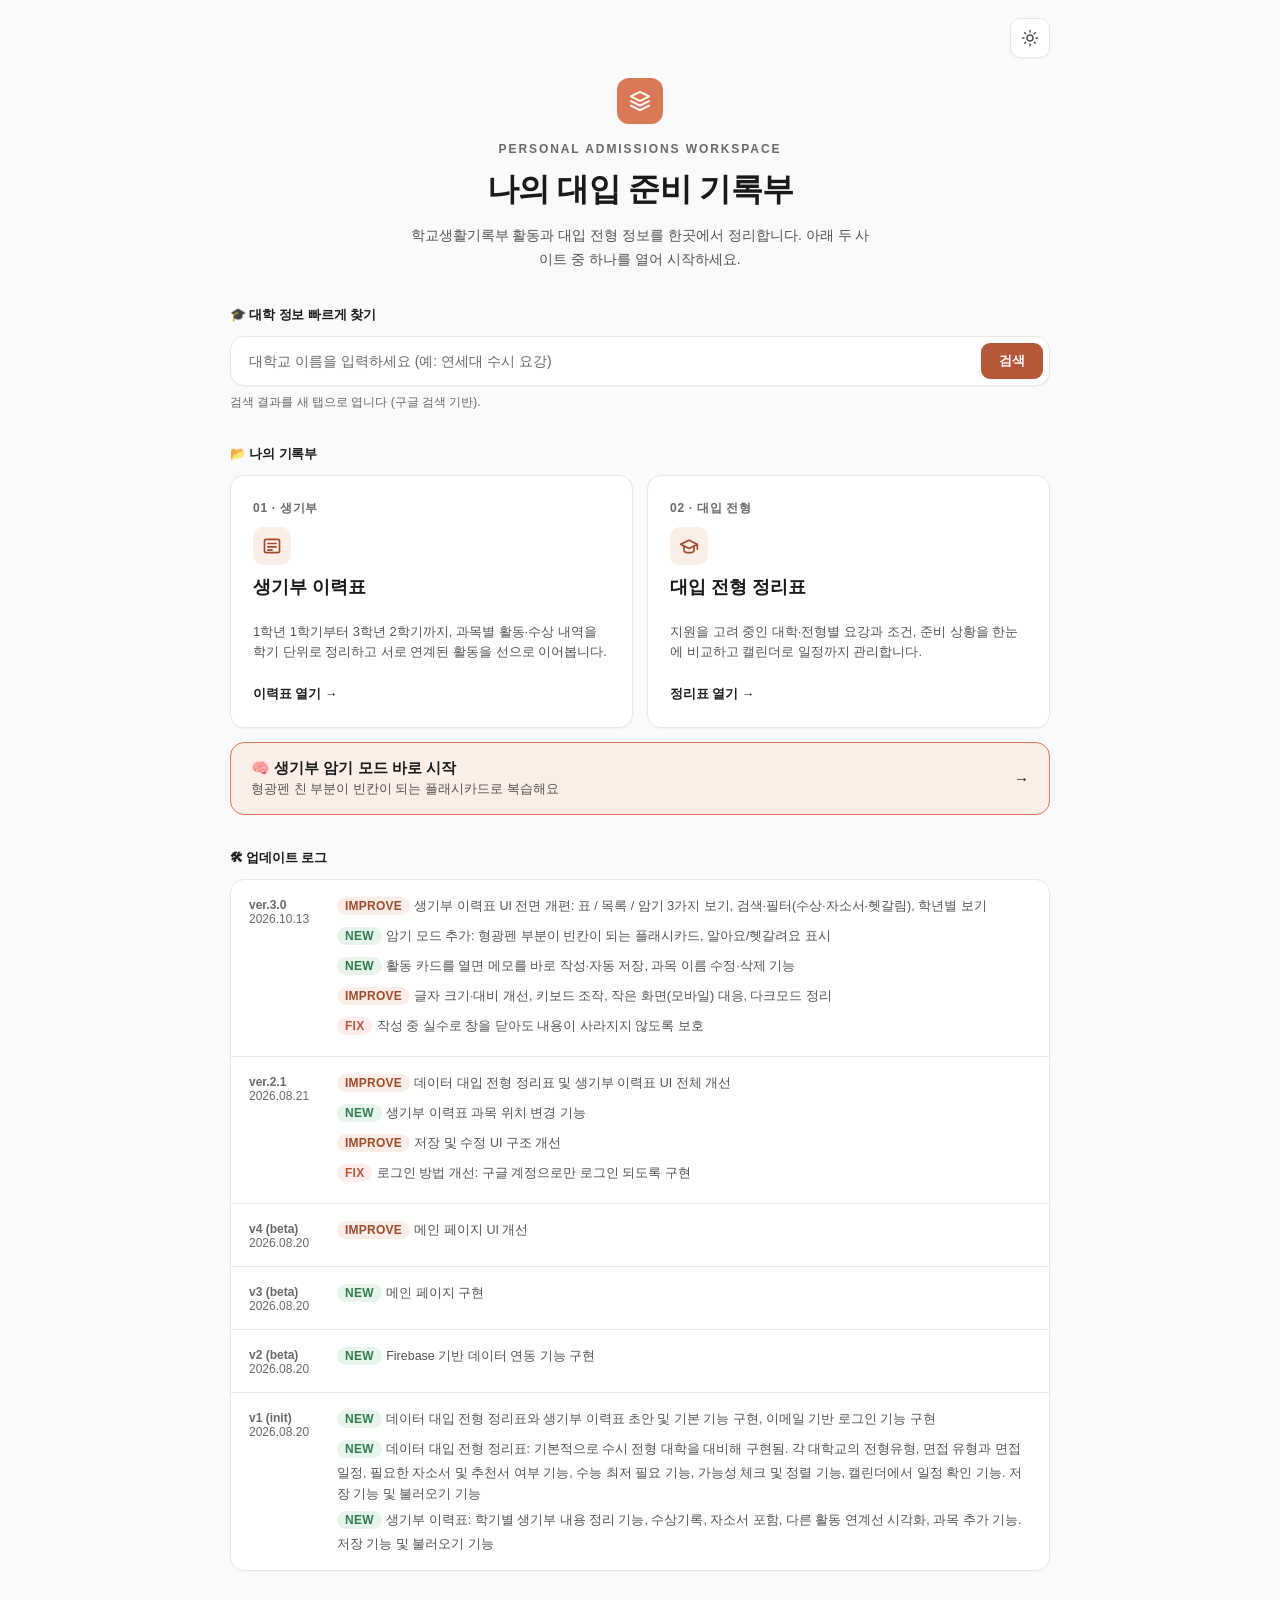
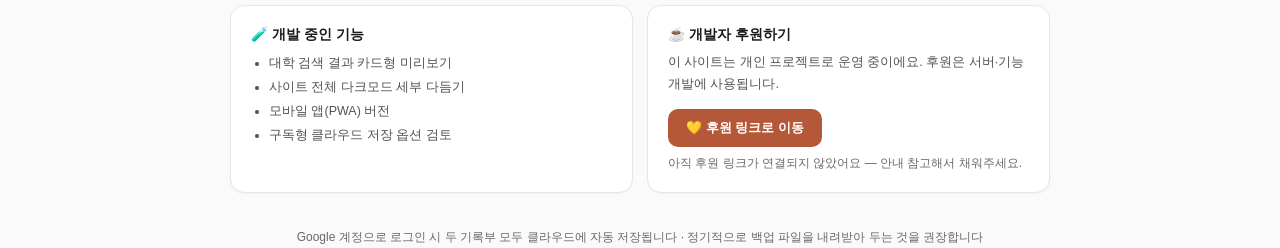
==== commit 93dda2e1: "ver.3.1.1." ====
--- a/index.html
+++ b/index.html
@@ -48,7 +48,7 @@
     display:flex; align-items:center; justify-content:center; margin:0 auto 18px;
     box-shadow:var(--shadow-sm);
   }
-  .eyebrow{ font-size:11.5px; letter-spacing:.16em; color:var(--text-faint); text-transform:uppercase; margin-bottom:12px; font-weight:600; }
+  .eyebrow{ font-size:12px; letter-spacing:.16em; color:var(--text-faint); text-transform:uppercase; margin-bottom:12px; font-weight:600; }
   h1{ font-weight:700; margin:0 0 12px; font-size:clamp(24px,4.4vw,32px); letter-spacing:-.02em; color:var(--text); }
   .cover p{ margin:0; color:var(--text-soft); font-size:14px; line-height:1.7; max-width:460px; margin-inline:auto; }
 
@@ -74,7 +74,7 @@
     border-radius:9px; padding:0 18px; cursor:pointer; transition:.15s; font-family:inherit;
   }
   .search-box button:hover{ background:var(--accent-deep); }
-  .search-hint{ font-size:11.5px; color:var(--text-faint); margin-top:8px; }
+  .search-hint{ font-size:12px; color:var(--text-faint); margin-top:8px; }
 
   .cards{ display:grid; gap:14px; }
   @media(min-width:600px){ .cards{ grid-template-columns:1fr 1fr; } }
@@ -90,7 +90,7 @@
   .card:hover .ic{ background:var(--accent); }
   .card:hover .ic svg{ stroke:#fff; }
 
-  .kicker{ font-size:11px; letter-spacing:.06em; color:var(--text-faint); font-weight:700; text-transform:uppercase; }
+  .kicker{ font-size:12px; letter-spacing:.06em; color:var(--text-faint); font-weight:700; text-transform:uppercase; }
   .ic{
     width:38px; height:38px; border-radius:10px; background:var(--accent-soft);
     display:flex; align-items:center; justify-content:center; transition:.18s;
@@ -103,10 +103,10 @@
   .log-list{ display:flex; flex-direction:column; gap:0; background:var(--card-bg); border:1px solid var(--border); border-radius:14px; box-shadow:var(--shadow-sm); overflow:hidden; }
   .log-item{ display:flex; gap:14px; padding:16px 18px; border-bottom:1px solid var(--border); }
   .log-item:last-child{ border-bottom:none; }
-  .log-date{ font-size:11px; color:var(--text-faint); white-space:nowrap; min-width:74px; padding-top:2px; font-weight:600; }
+  .log-date{ font-size:12px; color:var(--text-faint); white-space:nowrap; min-width:74px; padding-top:2px; font-weight:600; }
   .log-body{ flex:1; }
   .log-tag{
-    display:inline-block; font-size:10px; font-weight:700; padding:2px 8px; border-radius:10px;
+    display:inline-block; font-size:12px; font-weight:700; padding:2px 8px; border-radius:10px;
     margin-bottom:5px; letter-spacing:.02em;
   }
   .log-tag.new{ background:#e6f4ea; color:#2e7d4f; }
@@ -128,16 +128,23 @@
     font-size:13px; font-weight:700; padding:10px 18px; border-radius:10px; transition:.15s;
   }
   .donate-btn:hover{ background:var(--accent-deep); }
-  .donate-note{ font-size:11px; color:var(--text-faint); margin-top:8px; }
-
-  footer{ text-align:center; margin-top:10px; font-size:11.5px; color:var(--text-faint); line-height:1.8; }
+  .donate-note{ font-size:12px; color:var(--text-faint); margin-top:8px; }
+
+  footer{ text-align:center; margin-top:10px; font-size:12px; color:var(--text-faint); line-height:1.8; }
 
   .d1{animation-delay:.05s;} .d2{animation-delay:.12s;} .d3{animation-delay:.19s;} .d4{animation-delay:.26s;} .d5{animation-delay:.33s;}
+
+  .quick{ display:flex; align-items:center; justify-content:space-between; gap:12px; margin-top:14px; padding:16px 20px; border-radius:14px;
+    background:var(--accent-soft); border:1px solid var(--accent); color:var(--text); text-decoration:none; font-weight:700; font-size:15px; }
+  .quick small{ display:block; font-weight:500; color:var(--text-soft); font-size:13px; margin-top:2px; }
+  .quick:hover{ transform:translateY(-2px); box-shadow:var(--shadow-md); }
+  .quick{ transition:transform .15s, box-shadow .15s; }
 </style>
+<link rel="stylesheet" href="./common.css">
 </head>
 <body>
-
-<div class="wrap">
+<a class="skip-link" href="#main">본문으로 건너뛰기</a>
+<main class="wrap" id="main">
 
   <div class="utilbar">
     <button class="icon-btn" id="themeToggle" title="다크모드 전환" aria-label="다크모드 전환">
@@ -161,7 +168,7 @@
   <div class="section d1">
     <div class="section-head"><h3>🎓 대학 정보 빠르게 찾기</h3></div>
     <form class="search-box" id="uniSearchForm">
-      <input type="text" id="uniSearchInput" placeholder="대학교 이름을 입력하세요 (예: 연세대 수시 요강)" autocomplete="off">
+      <input type="text" id="uniSearchInput" aria-label="대학교 이름 검색" placeholder="대학교 이름을 입력하세요 (예: 연세대 수시 요강)" autocomplete="off">
       <button type="submit">검색</button>
     </form>
     <div class="search-hint">검색 결과를 새 탭으로 엽니다 (구글 검색 기반).</div>
@@ -190,6 +197,7 @@
         <span class="go">정리표 열기 →</span>
       </a>
     </div>
+    <a class="quick" href="./생기부_정리표.html#study"><span>🧠 생기부 암기 모드 바로 시작<small>형광펜 친 부분이 빈칸이 되는 플래시카드로 복습해요</small></span><span aria-hidden="true">→</span></a>
   </div>
 
   <div class="section d3">
@@ -218,7 +226,7 @@
   </div>
 
   <footer>Google 계정으로 로그인 시 두 기록부 모두 클라우드에 자동 저장됩니다 · 정기적으로 백업 파일을 내려받아 두는 것을 권장합니다</footer>
-</div>
+</main>
 
 <script>
 (function initTheme(){
@@ -236,6 +244,17 @@
 });
 
 const CHANGELOG = [
+  {
+    version: 'ver.3.0',
+    date: '2026.10.13',
+    items: [
+      { text: '생기부 이력표 UI 전면 개편: 표 / 목록 / 암기 3가지 보기, 검색·필터(수상·자소서·헷갈림), 학년별 보기', tag: 'improve' },
+      { text: '암기 모드 추가: 형광펜 부분이 빈칸이 되는 플래시카드, 알아요/헷갈려요 표시', tag: 'new' },
+      { text: '활동 카드를 열면 메모를 바로 작성·자동 저장, 과목 이름 수정·삭제 기능', tag: 'new' },
+      { text: '글자 크기·대비 개선, 키보드 조작, 작은 화면(모바일) 대응, 다크모드 정리', tag: 'improve' },
+      { text: '작성 중 실수로 창을 닫아도 내용이 사라지지 않도록 보호', tag: 'fix' }
+    ]
+  },
   {
     version: 'ver.2.1',
     date: '2026.08.21',
--- a/common.css
+++ b/common.css
@@ -0,0 +1,70 @@
+/* ============================================================
+   common.css — 세 페이지(메인 / 생기부 / 대입 전형)가 함께 쓰는 접근성·가독성 레이어
+   각 페이지의 <style> 뒤에 불러오므로, 여기 값이 기존 색·크기를 덮어씁니다.
+   ============================================================ */
+
+/* 1) 글자 대비 개선: 연한 회색 글씨(#9a9a9a, 대비 2.8:1)를 읽기 쉬운 색으로 */
+:root{
+  --text-soft:#555250;
+  --text-faint:#6b6865;
+  --accent-deep:#a14a2e;
+  --focus:#2563eb;
+}
+html[data-theme="dark"]{
+  --text-soft:#c4c1bc;
+  --text-faint:#9d9a94;
+  --accent-deep:#f0a184;
+  --focus:#8ab4ff;
+}
+
+/* 2) 키보드 사용자를 위한 포커스 표시 */
+:focus{ outline:none; }
+:focus-visible{ outline:3px solid var(--focus); outline-offset:2px; border-radius:6px; }
+input:focus-visible, textarea:focus-visible, select:focus-visible{ outline-offset:0; }
+
+/* 3) 본문으로 건너뛰기 링크 */
+.skip-link{
+  position:absolute; left:12px; top:-60px; z-index:100; background:var(--text); color:var(--bg);
+  padding:10px 16px; border-radius:8px; font-weight:700; font-size:14px; text-decoration:none; transition:top .15s;
+}
+.skip-link:focus{ top:12px; }
+.sr-only{ position:absolute; width:1px; height:1px; overflow:hidden; clip:rect(0 0 0 0); white-space:nowrap; }
+[hidden]{ display:none !important; }
+
+/* 4) 터치하기 쉬운 크기 */
+.btn, .google-btn, .menu-item{ min-height:40px; }
+.menu-btn, .icon-btn{ min-width:40px; min-height:40px; }
+.chip-toggle, .tabs button{ min-height:36px; }
+
+/* 5) 다크모드에서 흰 배경으로 남던 입력창·버튼·모달 정리 */
+html[data-theme="dark"] input,
+html[data-theme="dark"] select,
+html[data-theme="dark"] textarea,
+html[data-theme="dark"] [contenteditable]{
+  background:var(--bg-soft); color:var(--text); border-color:var(--border);
+}
+html[data-theme="dark"] .btn,
+html[data-theme="dark"] .menu-btn,
+html[data-theme="dark"] .modal,
+html[data-theme="dark"] .menu-dropdown,
+html[data-theme="dark"] .google-btn{ background:var(--bg); color:var(--text); border-color:var(--border); }
+html[data-theme="dark"] .btn.primary{ background:var(--accent); color:#1a1a1a; border-color:var(--accent); }
+html[data-theme="dark"] select option{ background:var(--bg); color:var(--text); }
+
+/* 6) 흰 글씨 버튼 대비 확보 (주황 #d97757 위 흰 글씨는 3.1:1로 부족) */
+.btn.primary, .donate-btn, .search-box button{ background:#b5583a; border-color:#b5583a; color:#fff; }
+.btn.primary:hover, .donate-btn:hover, .search-box button:hover{ background:#9a4a2f; border-color:#9a4a2f; }
+html[data-theme="dark"] .donate-btn, html[data-theme="dark"] .search-box button{ background:var(--accent); color:#1a1a1a; }
+
+/* 7) 모션을 줄이고 싶은 사용자 */
+@media (prefers-reduced-motion: reduce){
+  *, *::before, *::after{ animation-duration:.001ms !important; animation-delay:0s !important; transition-duration:.001ms !important; }
+  .cover, .section{ opacity:1 !important; transform:none !important; }
+}
+
+/* 8) 작은 화면에서 모달을 화면에 꽉 차게 */
+@media (max-width:640px){
+  .modal-backdrop{ padding:0 !important; align-items:flex-end !important; }
+  .modal{ width:100% !important; max-height:94vh !important; border-radius:16px 16px 0 0 !important; padding:20px 18px !important; }
+  header{ padding-left:14px !important; padding-right:14px !important; }
+}
